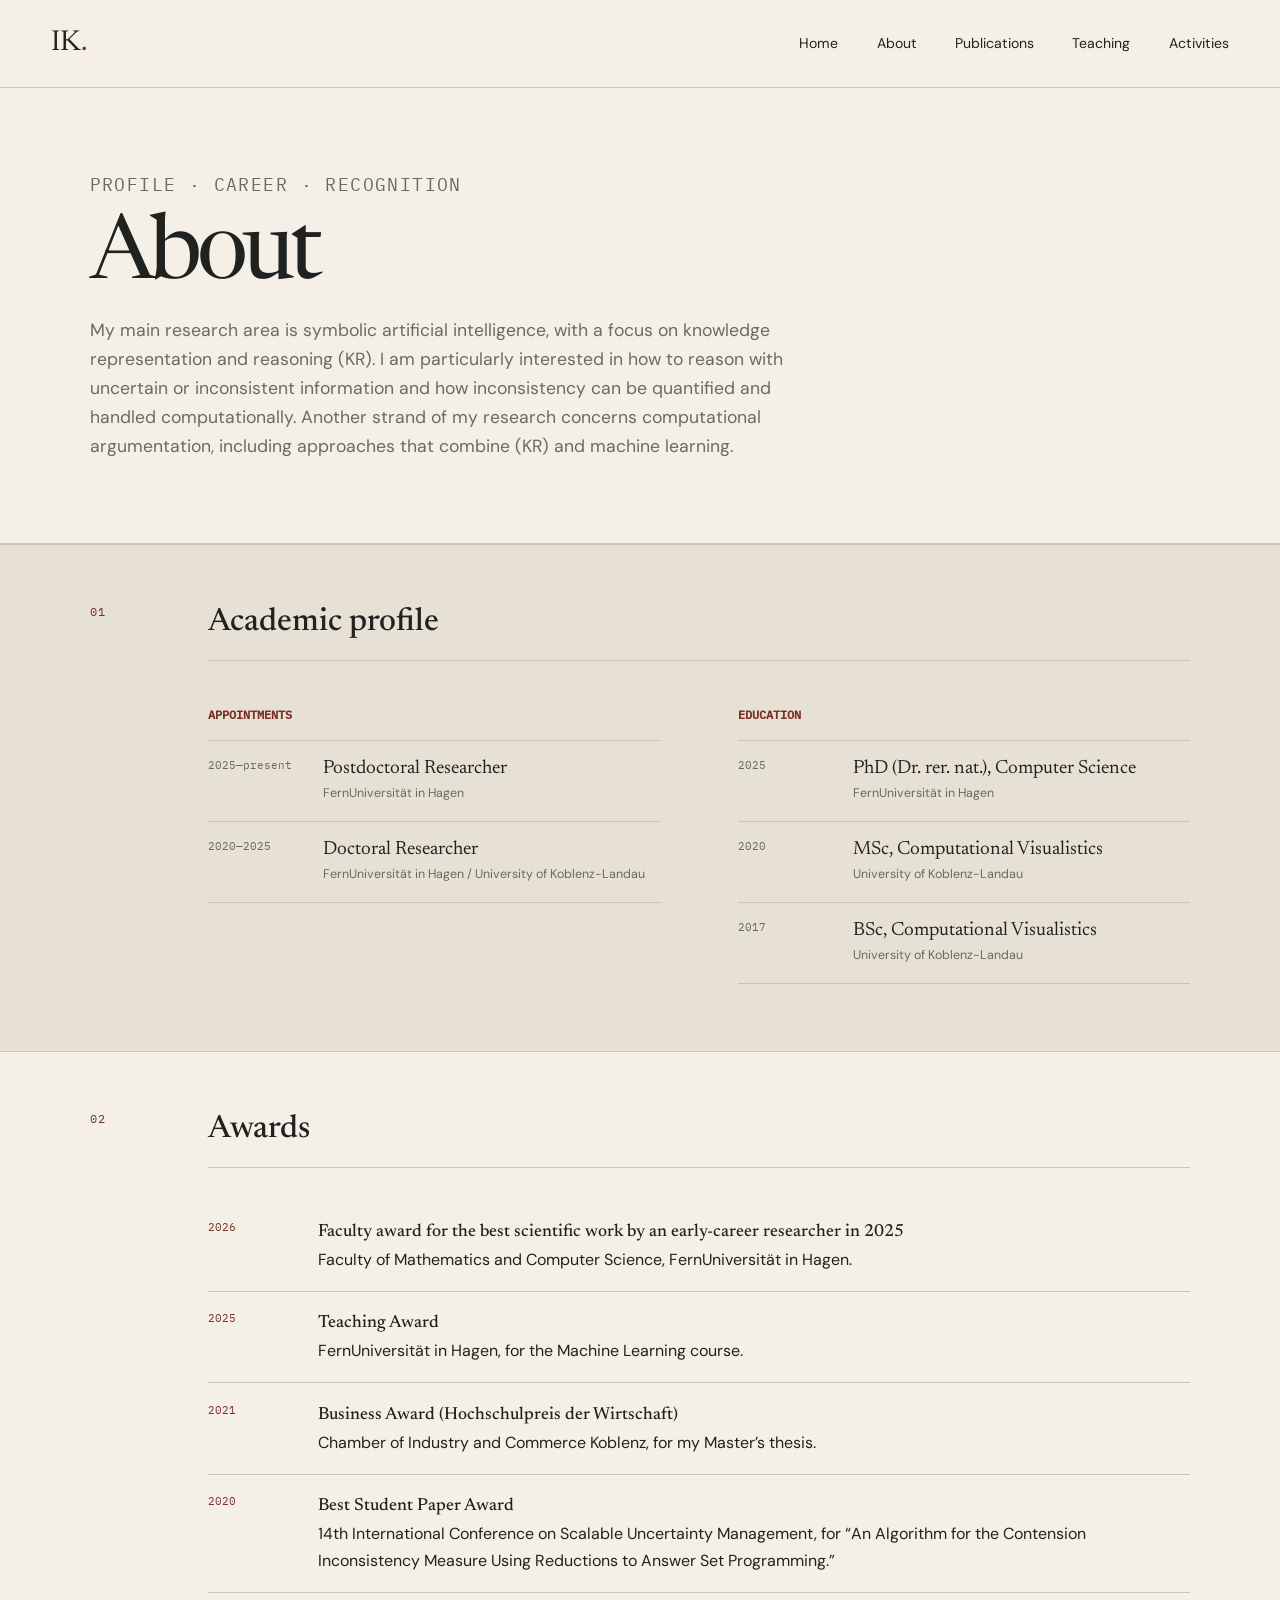
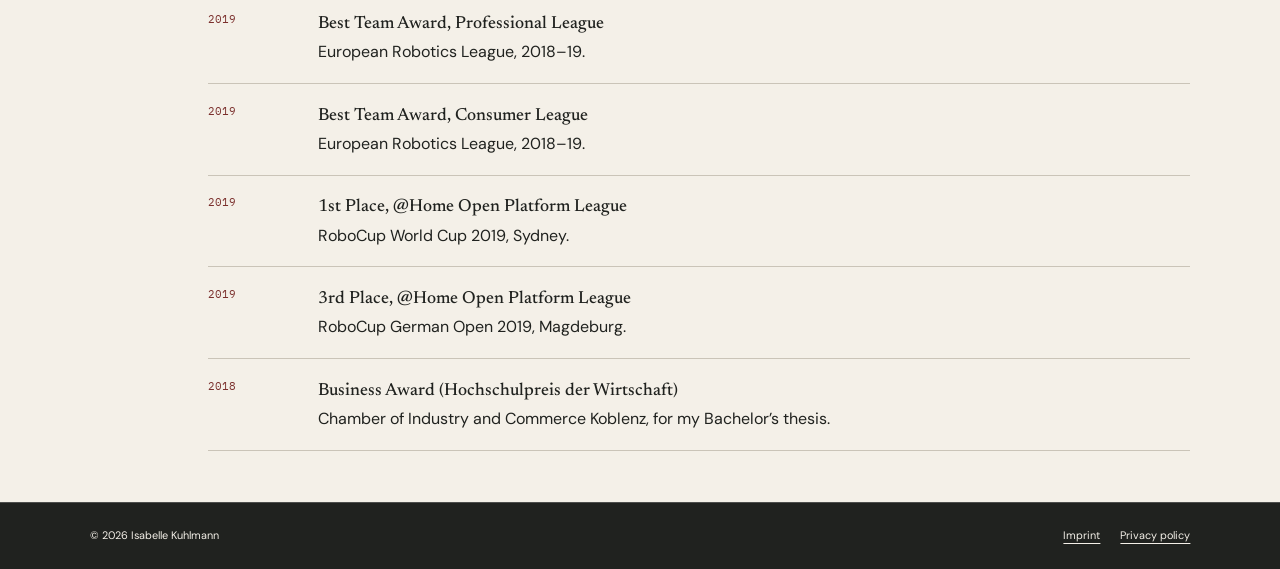
==== about.html @ b8a3dc11 "initial commit" ====
<!doctype html><html lang="en" data-theme="editorial"><head><meta charset="utf-8"><meta name="viewport" content="width=device-width,initial-scale=1"><title>About — Isabelle Kuhlmann</title><link rel="stylesheet" href="styles.css"></head><body>
<header class="site-header"><a class="wordmark" href="index.html">IK<span>.</span></a><nav id="site-nav" aria-label="Main navigation"><a href="index.html">Home</a><a href="about.html" aria-current="page">About</a><a href="publications.html">Publications</a><a href="teaching.html">Teaching</a><a href="activities.html">Activities</a></nav><button class="menu-button" type="button" aria-expanded="false" aria-controls="site-nav">Menu</button></header>
<main><header class="page-hero"><p class="page-kicker">Profile · Career · Recognition</p><h1>About</h1><p>My main research area is symbolic artificial intelligence, with a focus on knowledge representation and reasoning (KR). I am particularly interested in how to reason with uncertain or inconsistent information and how inconsistency can be quantified and handled computationally. Another strand of my research concerns computational argumentation, including approaches that combine (KR) and machine learning.</p></header>
<section class="section page-content news"><p class="section-number">01</p><div>
<div class="content-group"><h3>Academic profile</h3><div class="profile-grid"><div><h3>Appointments</h3><dl><div><dt>2025—present</dt><dd>Postdoctoral Researcher<br><span>FernUniversität in Hagen</span></dd></div><div><dt>2020—2025</dt><dd>Doctoral Researcher<br><span>FernUniversität in Hagen / University of Koblenz-Landau</span></dd></div></dl></div><div><h3>Education</h3><dl><div><dt>2025</dt><dd>PhD (Dr. rer. nat.), Computer Science<br><span>FernUniversität in Hagen</span></dd></div><div><dt>2020</dt><dd>MSc, Computational Visualistics<br><span>University of Koblenz-Landau</span></dd></div><div><dt>2017</dt><dd>BSc, Computational Visualistics<br><span>University of Koblenz-Landau</span></dd></div></dl></div></div></div>
</div></section>
<section class="section about-section"><p class="section-number">02</p><div>
<div class="content-group"><h3>Awards</h3><div class="activity-row"><time>2026</time><p><strong>Faculty award for the best scientific work by an early-career researcher in 2025</strong><br>Faculty of Mathematics and Computer Science, FernUniversität in Hagen.</p></div><div class="activity-row"><time>2025</time><p><strong>Teaching Award</strong><br>FernUniversität in Hagen, for the Machine Learning course.</p></div><div class="activity-row"><time>2021</time><p><strong>Business Award (Hochschulpreis der Wirtschaft)</strong><br>Chamber of Industry and Commerce Koblenz, for my Master’s thesis.</p></div><div class="activity-row"><time>2020</time><p><strong>Best Student Paper Award</strong><br>14th International Conference on Scalable Uncertainty Management, for “An Algorithm for the Contension Inconsistency Measure Using Reductions to Answer Set Programming.”</p></div><div class="activity-row"><time>2019</time><p><strong>Best Team Award, Professional League</strong><br>European Robotics League, 2018–19.</p></div><div class="activity-row"><time>2019</time><p><strong>Best Team Award, Consumer League</strong><br>European Robotics League, 2018–19.</p></div><div class="activity-row"><time>2019</time><p><strong>1st Place, @Home Open Platform League</strong><br>RoboCup World Cup 2019, Sydney.</p></div><div class="activity-row"><time>2019</time><p><strong>3rd Place, @Home Open Platform League</strong><br>RoboCup German Open 2019, Magdeburg.</p></div><div class="activity-row"><time>2018</time><p><strong>Business Award (Hochschulpreis der Wirtschaft)</strong><br>Chamber of Industry and Commerce Koblenz, for my Bachelor’s thesis.</p></div></div>
</div></section></main><footer><span>© <span id="year"></span> Isabelle Kuhlmann</span><div class="footer-links"><a href="imprint.html">Imprint</a><a href="privacy.html">Privacy policy</a></div></footer><script src="script.js"></script></body></html>
---- styles.css ----
/* Locally hosted equivalents of the former Google Fonts webfont response. */
@font-face{font-family:"DM Sans";font-style:normal;font-weight:400 600;font-display:swap;src:url("assets/fonts/dm-sans-latin-ext.woff2") format("woff2");unicode-range:U+0100-02BA,U+02BD-02C5,U+02C7-02CC,U+02CE-02D7,U+02DD-02FF,U+0304,U+0308,U+0329,U+1D00-1DBF,U+1E00-1E9F,U+1EF2-1EFF,U+2020,U+20A0-20AB,U+20AD-20C0,U+2113,U+2C60-2C7F,U+A720-A7FF}@font-face{font-family:"DM Sans";font-style:normal;font-weight:400 600;font-display:swap;src:url("assets/fonts/dm-sans-latin.woff2") format("woff2");unicode-range:U+0000-00FF,U+0131,U+0152-0153,U+02BB-02BC,U+02C6,U+02DA,U+02DC,U+0304,U+0308,U+0329,U+2000-206F,U+20AC,U+2122,U+2191,U+2193,U+2212,U+2215,U+FEFF,U+FFFD}
@font-face{font-family:"IBM Plex Mono";font-style:normal;font-weight:400;font-display:swap;src:url("assets/fonts/ibm-plex-mono-400-latin-ext.woff2") format("woff2");unicode-range:U+0100-02BA,U+02BD-02C5,U+02C7-02CC,U+02CE-02D7,U+02DD-02FF,U+0304,U+0308,U+0329,U+1D00-1DBF,U+1E00-1E9F,U+1EF2-1EFF,U+2020,U+20A0-20AB,U+20AD-20C0,U+2113,U+2C60-2C7F,U+A720-A7FF}@font-face{font-family:"IBM Plex Mono";font-style:normal;font-weight:400;font-display:swap;src:url("assets/fonts/ibm-plex-mono-400-latin.woff2") format("woff2");unicode-range:U+0000-00FF,U+0131,U+0152-0153,U+02BB-02BC,U+02C6,U+02DA,U+02DC,U+0304,U+0308,U+0329,U+2000-206F,U+20AC,U+2122,U+2191,U+2193,U+2212,U+2215,U+FEFF,U+FFFD}@font-face{font-family:"IBM Plex Mono";font-style:normal;font-weight:500;font-display:swap;src:url("assets/fonts/ibm-plex-mono-500-latin-ext.woff2") format("woff2");unicode-range:U+0100-02BA,U+02BD-02C5,U+02C7-02CC,U+02CE-02D7,U+02DD-02FF,U+0304,U+0308,U+0329,U+1D00-1DBF,U+1E00-1E9F,U+1EF2-1EFF,U+2020,U+20A0-20AB,U+20AD-20C0,U+2113,U+2C60-2C7F,U+A720-A7FF}@font-face{font-family:"IBM Plex Mono";font-style:normal;font-weight:500;font-display:swap;src:url("assets/fonts/ibm-plex-mono-500-latin.woff2") format("woff2");unicode-range:U+0000-00FF,U+0131,U+0152-0153,U+02BB-02BC,U+02C6,U+02DA,U+02DC,U+0304,U+0308,U+0329,U+2000-206F,U+20AC,U+2122,U+2191,U+2193,U+2212,U+2215,U+FEFF,U+FFFD}
@font-face{font-family:"Newsreader";font-style:normal;font-weight:400 500;font-display:swap;src:url("assets/fonts/newsreader-latin-ext.woff2") format("woff2");unicode-range:U+0100-02BA,U+02BD-02C5,U+02C7-02CC,U+02CE-02D7,U+02DD-02FF,U+0304,U+0308,U+0329,U+1D00-1DBF,U+1E00-1E9F,U+1EF2-1EFF,U+2020,U+20A0-20AB,U+20AD-20C0,U+2113,U+2C60-2C7F,U+A720-A7FF}@font-face{font-family:"Newsreader";font-style:normal;font-weight:400 500;font-display:swap;src:url("assets/fonts/newsreader-latin.woff2") format("woff2");unicode-range:U+0000-00FF,U+0131,U+0152-0153,U+02BB-02BC,U+02C6,U+02DA,U+02DC,U+0304,U+0308,U+0329,U+2000-206F,U+20AC,U+2122,U+2191,U+2193,U+2212,U+2215,U+FEFF,U+FFFD}
:root{--paper:#f4f0e8;--ink:#20221f;--muted:#686b63;--accent:#7b302d;--line:#cac4b8;--soft:#e7e0d4;--serif:"Newsreader",Georgia,serif;--sans:"DM Sans",sans-serif;--mono:"IBM Plex Mono",monospace;--radius:0px}
*{box-sizing:border-box}html{scroll-behavior:smooth}body{margin:0;background:var(--paper);color:var(--ink);font-family:var(--sans);font-size:16px;line-height:1.65}a{color:inherit;text-decoration-thickness:1px;text-underline-offset:4px}a:hover{color:var(--accent)}.skip-link{position:absolute;left:-9999px}.skip-link:focus{left:1rem;top:1rem;z-index:20;background:var(--ink);color:var(--paper);padding:.5rem 1rem}.site-header{height:88px;display:flex;align-items:center;justify-content:space-between;padding:0 clamp(1.25rem,4vw,4.5rem);border-bottom:1px solid var(--line);position:relative;z-index:3}.wordmark{font-family:var(--serif);font-size:1.8rem;text-decoration:none}.wordmark span{color:var(--accent)}nav{display:flex;gap:clamp(1rem,3vw,2.5rem)}nav a{text-decoration:none;font-size:.88rem}.menu-button{display:none}.hero{min-height:calc(100vh - 88px);padding:clamp(4rem,9vw,8rem) clamp(1.25rem,7vw,8rem);display:grid;grid-template-columns:minmax(0,1.2fr) minmax(250px,.6fr);gap:8vw;align-items:center;position:relative;overflow:hidden}.eyebrow,.section-number{font-family:var(--mono);font-size:.72rem;letter-spacing:.11em;text-transform:uppercase;color:var(--accent)}h1,h2{font-family:var(--serif);font-weight:400;line-height:.92;margin:0}h1{font-size:clamp(5rem,11vw,10rem);letter-spacing:-.055em}h2{font-size:clamp(3rem,6vw,5.6rem);letter-spacing:-.04em}.lead{font-family:var(--serif);font-size:clamp(1.25rem,2vw,1.7rem);line-height:1.35;max-width:680px;margin:2rem 0}.hero-links{display:flex;align-items:center;gap:2rem}.hero-nav{gap:.65rem;flex-wrap:wrap}.hero-nav .button{padding:.72rem 1rem}.button{display:inline-block;background:var(--accent);color:white;text-decoration:none;padding:.85rem 1.2rem;font-size:.84rem}.button:hover{color:white;filter:brightness(1.1)}.text-link{font-size:.86rem}.portrait-wrap{margin:0;justify-self:end;position:relative}.portrait-frame{width:min(24vw,310px);aspect-ratio:4/5;overflow:hidden;background:var(--soft)}.portrait-frame img{width:100%;height:100%;object-fit:cover;object-position:center 22%;transform:scale(1.09);transform-origin:65% 22%;filter:saturate(.72) contrast(1.04)}figcaption{font-family:var(--mono);font-size:.68rem;text-transform:uppercase;letter-spacing:.08em;margin-top:.7rem}.hero-mark{position:absolute;right:-60px;bottom:-90px;width:280px;height:280px;border:1px solid var(--line);border-radius:50%;z-index:-1}.hero-mark i{position:absolute;background:var(--accent);width:7px;height:7px;border-radius:50%}.hero-mark i:nth-child(1){left:35px;top:100px}.hero-mark i:nth-child(2){left:160px;top:30px}.hero-mark i:nth-child(3){right:20px;top:150px}.hero-mark i:nth-child(4){left:90px;bottom:15px}.section{display:grid;grid-template-columns:minmax(40px,1fr) minmax(0,5fr);gap:4vw;padding:clamp(5rem,9vw,9rem) clamp(1.25rem,7vw,8rem);border-top:1px solid var(--line)}.section>div{max-width:1100px}.section-number{margin:0;align-self:start}.section h2{margin-bottom:2.5rem}.large-copy{font-family:var(--serif);font-size:clamp(1.7rem,3vw,2.6rem);line-height:1.3;max-width:950px}.intro>div>p:not(.large-copy){max-width:700px;color:var(--muted)}.topic-list{display:flex;flex-wrap:wrap;gap:.6rem;margin-top:2.5rem}.topic-list span{border:1px solid var(--line);padding:.45rem .75rem;border-radius:40px;font-size:.78rem}.news{background:var(--soft)}.news-item{display:grid;grid-template-columns:140px 1fr;gap:2rem;padding:1.7rem 0;border-top:1px solid var(--line)}.news-archive{row-gap:0}.news-item:last-of-type{border-bottom:1px solid var(--line)}.news-item time{font-family:var(--mono);font-size:.72rem;color:var(--accent)}.news-item h3{font-family:var(--serif);font-weight:500;font-size:1.6rem;margin:-.4rem 0 .2rem}.news-item p{color:var(--muted);margin:0;max-width:700px}.section-heading{display:flex;justify-content:space-between;align-items:flex-start;gap:2rem}.section-heading h2{margin-bottom:.5rem}.section-heading p{color:var(--muted)}.external-links{display:flex;flex-direction:column;align-items:flex-end;font-size:.78rem;gap:.4rem}.pub-year{display:grid;grid-template-columns:100px 1fr;border-top:1px solid var(--line);padding:2rem 0}.pub-year h3{font-family:var(--mono);font-weight:400;color:var(--accent);margin:0}.pub-year ol{list-style:none;margin:0;padding:0;counter-reset:item}.pub-year li{counter-increment:item;padding:0 0 1.5rem 2.8rem;position:relative}.pub-year li::before{content:counter(item,decimal-leading-zero);position:absolute;left:0;top:.15rem;font-family:var(--mono);font-size:.67rem;color:var(--muted)}.pub-year p{margin:0;line-height:1.5;color:var(--muted)}.pub-year p>strong:first-child{color:var(--ink)}.pub-entry-year{font-style:normal}.pub-year strong{font-family:var(--serif);font-size:1.12rem;font-weight:500}.pub-year u{text-decoration-color:var(--accent);text-decoration-thickness:2px}.pub-year em{color:var(--accent)}details{border-top:1px solid var(--line)}summary{cursor:pointer;padding:1.4rem 0;font-family:var(--serif);font-size:1.25rem}summary span{float:right;font-family:var(--mono);font-size:.65rem;color:var(--muted)}.profile-grid{display:grid;grid-template-columns:1fr 1fr;gap:6vw;margin-bottom:0}.profile-grid h3{font-family:var(--mono);font-size:.72rem;text-transform:uppercase;color:var(--accent)}dl>div{display:grid;grid-template-columns:115px 1fr;padding:1rem 0;border-top:1px solid var(--line)}dl>div:last-child{border-bottom:1px solid var(--line)}dt{font-family:var(--mono);font-size:.67rem;color:var(--muted)}dd{margin:0;font-family:var(--serif);font-size:1.2rem;line-height:1.25}dd span{font-family:var(--sans);font-size:.78rem;color:var(--muted)}.outline{background:transparent;color:var(--accent);border:1px solid var(--accent)}.outline:hover{color:white;background:var(--accent)}.contact{background:var(--ink);color:var(--paper);padding:clamp(5rem,9vw,9rem) clamp(1.25rem,7vw,8rem)}.contact h2{font-size:clamp(3rem,8vw,7rem);margin:1.5rem 0 3rem}.contact>a{font-family:var(--serif);font-size:clamp(1.2rem,3vw,2rem);overflow-wrap:anywhere}.contact-links{display:flex;gap:2rem;margin-top:4rem;font-size:.78rem}footer{display:flex;justify-content:space-between;background:var(--ink);color:var(--paper);border-top:1px solid #ffffff33;padding:1.5rem clamp(1.25rem,7vw,8rem);font-size:.68rem}
@media(max-width:760px){.site-header nav{display:none}.menu-button{display:block;background:none;border:1px solid var(--line);color:var(--ink);font:inherit;padding:.5rem .7rem;cursor:pointer}.site-header.menu-open nav{display:flex;position:absolute;top:100%;left:0;right:0;flex-direction:column;gap:0;padding:.65rem clamp(1.25rem,4vw,4.5rem);background:var(--paper);border-bottom:1px solid var(--line);box-shadow:0 10px 24px #0002}.site-header.menu-open nav a{padding:.6rem 0}.hero{grid-template-columns:1fr;padding-top:4rem}.portrait-wrap{justify-self:start}.portrait-frame{width:min(48vw,200px)}.section{grid-template-columns:1fr}.section-number{margin-bottom:0}.section-heading,.profile-grid{display:block}.external-links{align-items:flex-start;margin-bottom:2rem}.pub-year{grid-template-columns:1fr}.pub-year h3{margin-bottom:1rem}.news-item{grid-template-columns:1fr;gap:.4rem}.hero-links,.contact-links{flex-wrap:wrap}footer{display:block}.footer-links{margin-top:.6rem}}
@media(prefers-reduced-motion:reduce){html{scroll-behavior:auto}}
h1{font-size:clamp(3.2rem,7vw,6.2rem)}h2{font-size:clamp(2.2rem,4.2vw,3.8rem)}.contact h2{font-size:clamp(2.2rem,5vw,4.5rem)}.page-hero h1{font-size:clamp(3rem,6vw,5.4rem)}.title-prefix{font-size:1em;vertical-align:baseline;letter-spacing:inherit}.hero-copy>.eyebrow{margin:0 0 1.8rem}
.page-cards{display:grid;grid-template-columns:repeat(3,1fr);gap:1rem}.page-cards>a{border:1px solid var(--line);padding:1.5rem;text-decoration:none;min-height:260px;display:flex;flex-direction:column}.page-cards span,.page-kicker{font-family:var(--mono);font-size:.65rem;text-transform:uppercase;letter-spacing:.08em;color:var(--accent)}.page-cards h3{font-family:var(--serif);font-size:1.8rem;font-weight:500;margin:2rem 0 .5rem}.page-cards p{color:var(--muted);margin:0}.page-cards b{margin-top:auto;padding-top:1.5rem;font-size:.75rem}.page-hero{padding:clamp(4rem,8vw,7rem) clamp(1.25rem,7vw,8rem);border-bottom:1px solid var(--line)}.page-hero h1{font-size:clamp(3.5rem,7vw,6.5rem);margin:.5rem 0 1rem}.page-hero p{max-width:700px;color:var(--muted);font-size:1.1rem}.page-content{padding-top:4rem}.content-group{margin-bottom:4rem}.section .content-group:last-child{margin-bottom:0}.page-hero~.section>.section-number{margin-top:.4rem}.section>div>.content-group:first-child>h3{margin-top:0}.content-group>h3{font-family:var(--serif);font-size:2rem;font-weight:500;border-bottom:1px solid var(--line);padding-bottom:.7rem}.activity-row,.teaching-row{display:grid;grid-template-columns:130px 1fr;gap:2rem;padding:1.1rem 0;border-bottom:1px solid var(--line)}.activity-row time,.teaching-row time{font-family:var(--mono);font-size:.7rem;color:var(--accent)}.activity-row p,.teaching-row p{margin:0}.activity-row strong,.teaching-row strong{font-family:var(--serif);font-size:1.1rem;font-weight:500}@media(max-width:760px){.page-cards{grid-template-columns:1fr}.activity-row,.teaching-row{grid-template-columns:1fr;gap:.3rem}}
.legal-content{max-width:850px}.legal-content h2{font-family:var(--serif);font-size:clamp(1.6rem,2.5vw,2.15rem);font-weight:500;line-height:1.2;margin:2.5rem 0 .8rem}.legal-content h2:first-child{margin-top:0}.legal-content address{font-style:normal;margin:1rem 0}.legal-content li+li{margin-top:.35rem}.footer-links{display:flex;gap:1.25rem;flex-wrap:wrap}.hero{min-height:auto;padding-top:clamp(2.8rem,5vw,4.5rem);padding-bottom:clamp(2.8rem,5vw,4.5rem)}.section{grid-template-columns:minmax(48px,80px) minmax(0,1fr);gap:clamp(1.5rem,3vw,3rem);padding-top:clamp(2.5rem,4vw,4rem);padding-bottom:clamp(2.5rem,4vw,4rem)}.section>div{width:100%;max-width:1280px}.page-hero{padding-top:clamp(3rem,5vw,5rem);padding-bottom:clamp(3rem,5vw,5rem)}.contact{padding-top:clamp(3.5rem,6vw,6rem);padding-bottom:clamp(3.5rem,6vw,6rem)}.activity-row{grid-template-columns:90px minmax(0,1fr);gap:1.25rem}@media(max-width:760px){.section,.activity-row{grid-template-columns:1fr}.activity-row{gap:.3rem}.hero{padding-top:2.5rem;padding-bottom:3.5rem}}
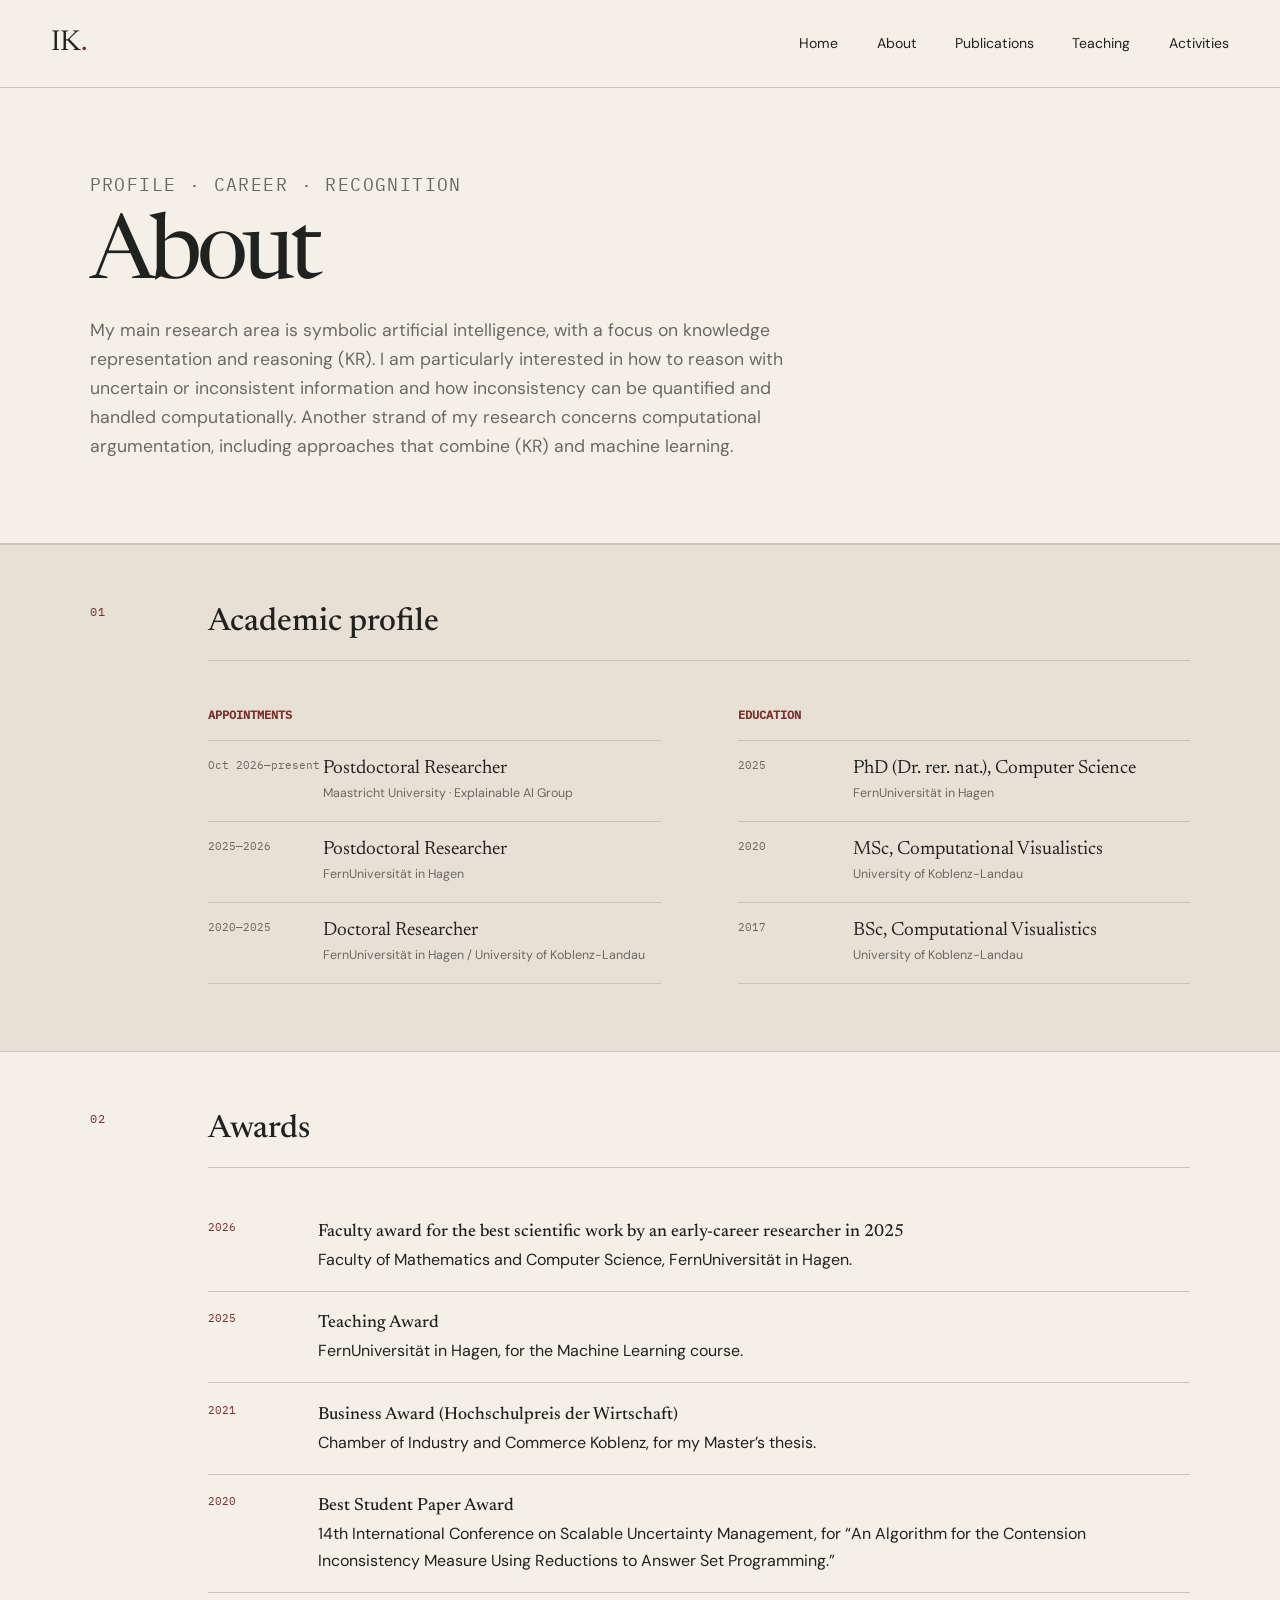
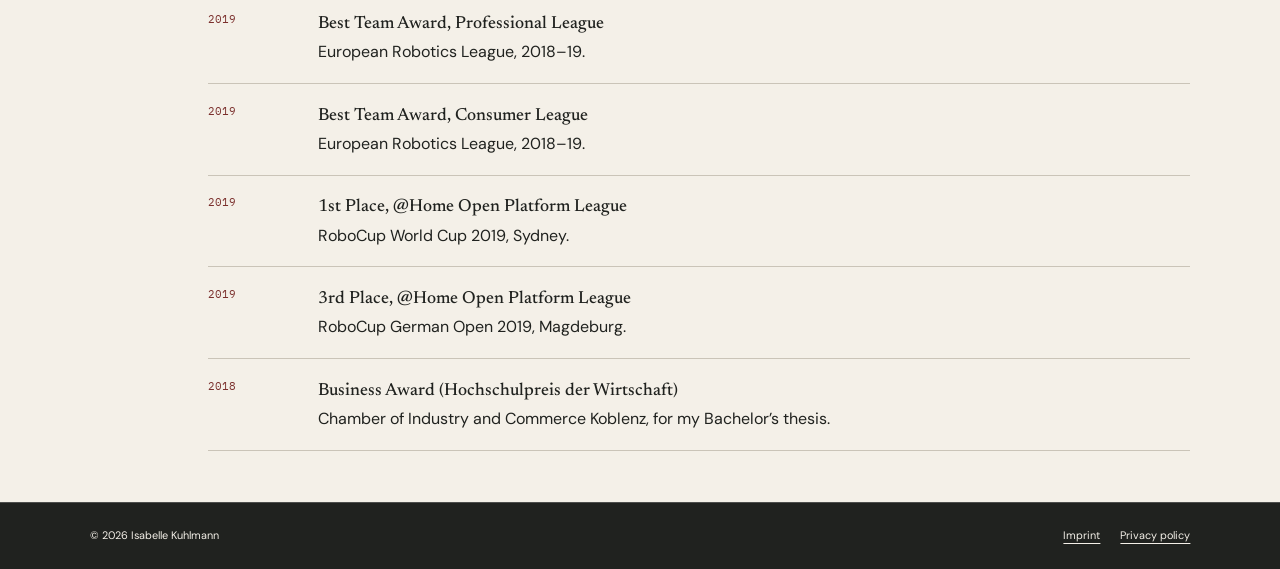
==== commit 6f3db3d3: "Update Maastricht affiliation and highlight new contact email" ====
--- a/about.html
+++ b/about.html
@@ -2,7 +2,7 @@
 <header class="site-header"><a class="wordmark" href="index.html">IK<span>.</span></a><nav id="site-nav" aria-label="Main navigation"><a href="index.html">Home</a><a href="about.html" aria-current="page">About</a><a href="publications.html">Publications</a><a href="teaching.html">Teaching</a><a href="activities.html">Activities</a></nav><button class="menu-button" type="button" aria-expanded="false" aria-controls="site-nav">Menu</button></header>
 <main><header class="page-hero"><p class="page-kicker">Profile · Career · Recognition</p><h1>About</h1><p>My main research area is symbolic artificial intelligence, with a focus on knowledge representation and reasoning (KR). I am particularly interested in how to reason with uncertain or inconsistent information and how inconsistency can be quantified and handled computationally. Another strand of my research concerns computational argumentation, including approaches that combine (KR) and machine learning.</p></header>
 <section class="section page-content news"><p class="section-number">01</p><div>
-<div class="content-group"><h3>Academic profile</h3><div class="profile-grid"><div><h3>Appointments</h3><dl><div><dt>2025—present</dt><dd>Postdoctoral Researcher<br><span>FernUniversität in Hagen</span></dd></div><div><dt>2020—2025</dt><dd>Doctoral Researcher<br><span>FernUniversität in Hagen / University of Koblenz-Landau</span></dd></div></dl></div><div><h3>Education</h3><dl><div><dt>2025</dt><dd>PhD (Dr. rer. nat.), Computer Science<br><span>FernUniversität in Hagen</span></dd></div><div><dt>2020</dt><dd>MSc, Computational Visualistics<br><span>University of Koblenz-Landau</span></dd></div><div><dt>2017</dt><dd>BSc, Computational Visualistics<br><span>University of Koblenz-Landau</span></dd></div></dl></div></div></div>
+<div class="content-group"><h3>Academic profile</h3><div class="profile-grid"><div><h3>Appointments</h3><dl><div><dt>Oct 2026—present</dt><dd>Postdoctoral Researcher<br><span>Maastricht University · Explainable AI Group</span></dd></div><div><dt>2025—2026</dt><dd>Postdoctoral Researcher<br><span>FernUniversität in Hagen</span></dd></div><div><dt>2020—2025</dt><dd>Doctoral Researcher<br><span>FernUniversität in Hagen / University of Koblenz-Landau</span></dd></div></dl></div><div><h3>Education</h3><dl><div><dt>2025</dt><dd>PhD (Dr. rer. nat.), Computer Science<br><span>FernUniversität in Hagen</span></dd></div><div><dt>2020</dt><dd>MSc, Computational Visualistics<br><span>University of Koblenz-Landau</span></dd></div><div><dt>2017</dt><dd>BSc, Computational Visualistics<br><span>University of Koblenz-Landau</span></dd></div></dl></div></div></div>
 </div></section>
 <section class="section about-section"><p class="section-number">02</p><div>
 <div class="content-group"><h3>Awards</h3><div class="activity-row"><time>2026</time><p><strong>Faculty award for the best scientific work by an early-career researcher in 2025</strong><br>Faculty of Mathematics and Computer Science, FernUniversität in Hagen.</p></div><div class="activity-row"><time>2025</time><p><strong>Teaching Award</strong><br>FernUniversität in Hagen, for the Machine Learning course.</p></div><div class="activity-row"><time>2021</time><p><strong>Business Award (Hochschulpreis der Wirtschaft)</strong><br>Chamber of Industry and Commerce Koblenz, for my Master’s thesis.</p></div><div class="activity-row"><time>2020</time><p><strong>Best Student Paper Award</strong><br>14th International Conference on Scalable Uncertainty Management, for “An Algorithm for the Contension Inconsistency Measure Using Reductions to Answer Set Programming.”</p></div><div class="activity-row"><time>2019</time><p><strong>Best Team Award, Professional League</strong><br>European Robotics League, 2018–19.</p></div><div class="activity-row"><time>2019</time><p><strong>Best Team Award, Consumer League</strong><br>European Robotics League, 2018–19.</p></div><div class="activity-row"><time>2019</time><p><strong>1st Place, @Home Open Platform League</strong><br>RoboCup World Cup 2019, Sydney.</p></div><div class="activity-row"><time>2019</time><p><strong>3rd Place, @Home Open Platform League</strong><br>RoboCup German Open 2019, Magdeburg.</p></div><div class="activity-row"><time>2018</time><p><strong>Business Award (Hochschulpreis der Wirtschaft)</strong><br>Chamber of Industry and Commerce Koblenz, for my Bachelor’s thesis.</p></div></div>
--- a/styles.css
+++ b/styles.css
@@ -9,3 +9,5 @@
 h1{font-size:clamp(3.2rem,7vw,6.2rem)}h2{font-size:clamp(2.2rem,4.2vw,3.8rem)}.contact h2{font-size:clamp(2.2rem,5vw,4.5rem)}.page-hero h1{font-size:clamp(3rem,6vw,5.4rem)}.title-prefix{font-size:1em;vertical-align:baseline;letter-spacing:inherit}.hero-copy>.eyebrow{margin:0 0 1.8rem}
 .page-cards{display:grid;grid-template-columns:repeat(3,1fr);gap:1rem}.page-cards>a{border:1px solid var(--line);padding:1.5rem;text-decoration:none;min-height:260px;display:flex;flex-direction:column}.page-cards span,.page-kicker{font-family:var(--mono);font-size:.65rem;text-transform:uppercase;letter-spacing:.08em;color:var(--accent)}.page-cards h3{font-family:var(--serif);font-size:1.8rem;font-weight:500;margin:2rem 0 .5rem}.page-cards p{color:var(--muted);margin:0}.page-cards b{margin-top:auto;padding-top:1.5rem;font-size:.75rem}.page-hero{padding:clamp(4rem,8vw,7rem) clamp(1.25rem,7vw,8rem);border-bottom:1px solid var(--line)}.page-hero h1{font-size:clamp(3.5rem,7vw,6.5rem);margin:.5rem 0 1rem}.page-hero p{max-width:700px;color:var(--muted);font-size:1.1rem}.page-content{padding-top:4rem}.content-group{margin-bottom:4rem}.section .content-group:last-child{margin-bottom:0}.page-hero~.section>.section-number{margin-top:.4rem}.section>div>.content-group:first-child>h3{margin-top:0}.content-group>h3{font-family:var(--serif);font-size:2rem;font-weight:500;border-bottom:1px solid var(--line);padding-bottom:.7rem}.activity-row,.teaching-row{display:grid;grid-template-columns:130px 1fr;gap:2rem;padding:1.1rem 0;border-bottom:1px solid var(--line)}.activity-row time,.teaching-row time{font-family:var(--mono);font-size:.7rem;color:var(--accent)}.activity-row p,.teaching-row p{margin:0}.activity-row strong,.teaching-row strong{font-family:var(--serif);font-size:1.1rem;font-weight:500}@media(max-width:760px){.page-cards{grid-template-columns:1fr}.activity-row,.teaching-row{grid-template-columns:1fr;gap:.3rem}}
 .legal-content{max-width:850px}.legal-content h2{font-family:var(--serif);font-size:clamp(1.6rem,2.5vw,2.15rem);font-weight:500;line-height:1.2;margin:2.5rem 0 .8rem}.legal-content h2:first-child{margin-top:0}.legal-content address{font-style:normal;margin:1rem 0}.legal-content li+li{margin-top:.35rem}.footer-links{display:flex;gap:1.25rem;flex-wrap:wrap}.hero{min-height:auto;padding-top:clamp(2.8rem,5vw,4.5rem);padding-bottom:clamp(2.8rem,5vw,4.5rem)}.section{grid-template-columns:minmax(48px,80px) minmax(0,1fr);gap:clamp(1.5rem,3vw,3rem);padding-top:clamp(2.5rem,4vw,4rem);padding-bottom:clamp(2.5rem,4vw,4rem)}.section>div{width:100%;max-width:1280px}.page-hero{padding-top:clamp(3rem,5vw,5rem);padding-bottom:clamp(3rem,5vw,5rem)}.contact{padding-top:clamp(3.5rem,6vw,6rem);padding-bottom:clamp(3.5rem,6vw,6rem)}.activity-row{grid-template-columns:90px minmax(0,1fr);gap:1.25rem}@media(max-width:760px){.section,.activity-row{grid-template-columns:1fr}.activity-row{gap:.3rem}.hero{padding-top:2.5rem;padding-bottom:3.5rem}}
+
+.contact-notice{margin:0 0 1.8rem;padding:1rem 1.25rem;border-left:3px solid var(--accent);background:var(--soft)}.contact-notice .eyebrow{margin:0 0 .5rem}.contact-notice p:not(.eyebrow){margin:0 0 .65rem;font-size:.9rem}.contact-notice>a{font-family:var(--serif);font-size:clamp(1.2rem,2vw,1.5rem);font-weight:500;color:var(--accent);overflow-wrap:anywhere}.news-item a,.legal-content a{overflow-wrap:anywhere}
